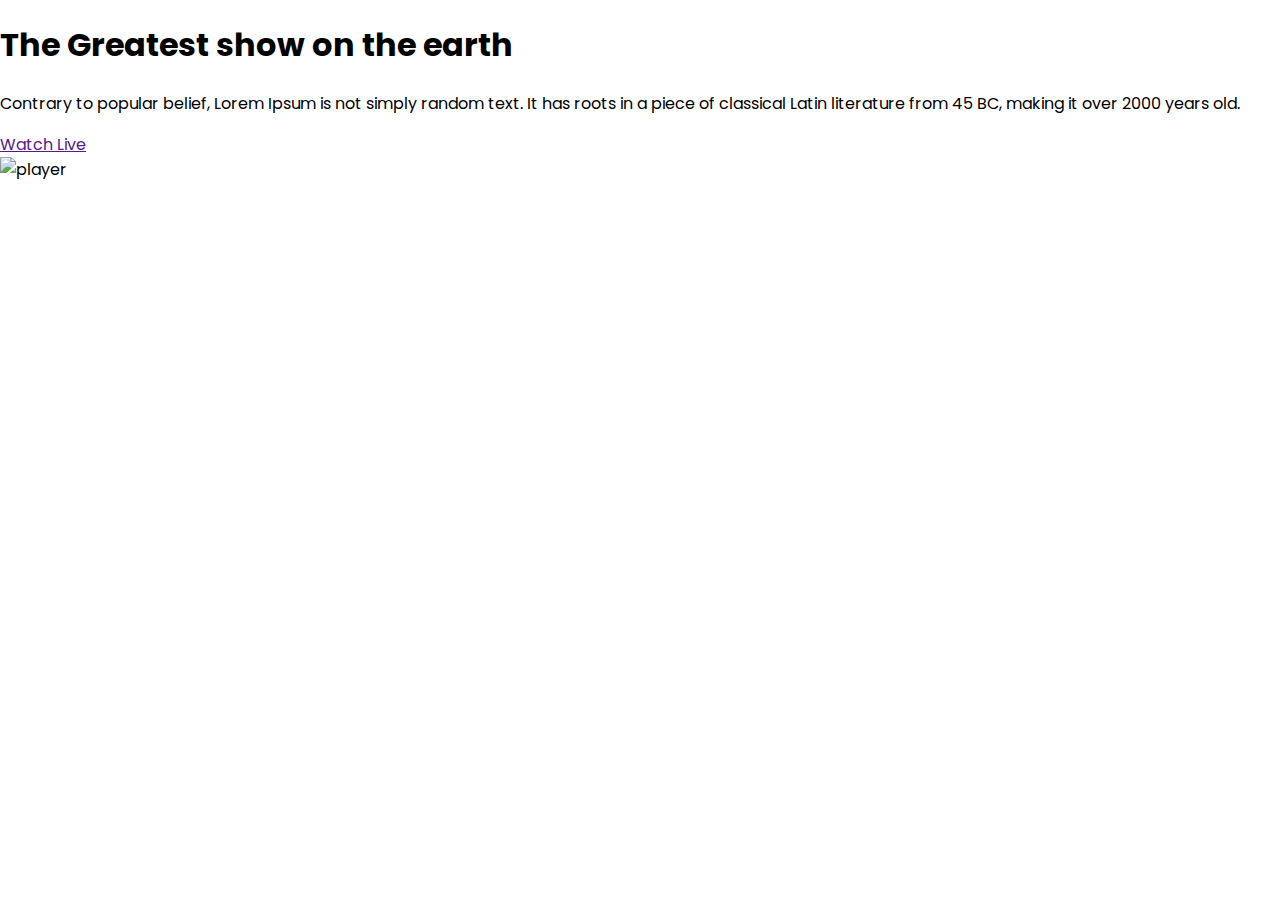
==== index.html @ 02683981 "font and header added" ====
<!DOCTYPE html>
<html lang="en">

<head>
    <meta charset="UTF-8">
    <meta http-equiv="X-UA-Compatible" content="IE=edge">
    <meta name="viewport" content="width=device-width, initial-scale=1.0">
    <title>Football Star</title>
    <script src="https://kit.fontawesome.com/dd8f51540b.js" crossorigin="anonymous"></script>
    <link rel="stylesheet" href="style.css">
</head>
<!-- 
    Header Part
     -->
<header>
    <div class="header half">
        <h1 class="headTitle">
            The Greatest show on the earth
        </h1>
        <p class="header-article">
            Contrary to popular belief,
            Lorem Ipsum is not simply
            random text. It has roots in a piece of classical Latin literature from 45 BC, making it over 2000 years
            old.
        </p>
        <a class="links" href="">Watch Live<i class="fa-solid fa-circle-arrow-right"></i></a>
    </div>
    <div class="header-bannar half">
        <img src="assets/Banr.png" alt="player">
    </div>
</header>

<body>

</body>

</html>
---- style.css ----
@import url('https://fonts.googleapis.com/css2?family=Poppins:wght@500&display=swap');

/* 
commont things */

* {
    font-family: 'Poppins', sans-serif;

}

body {
    margin: 0px;
}
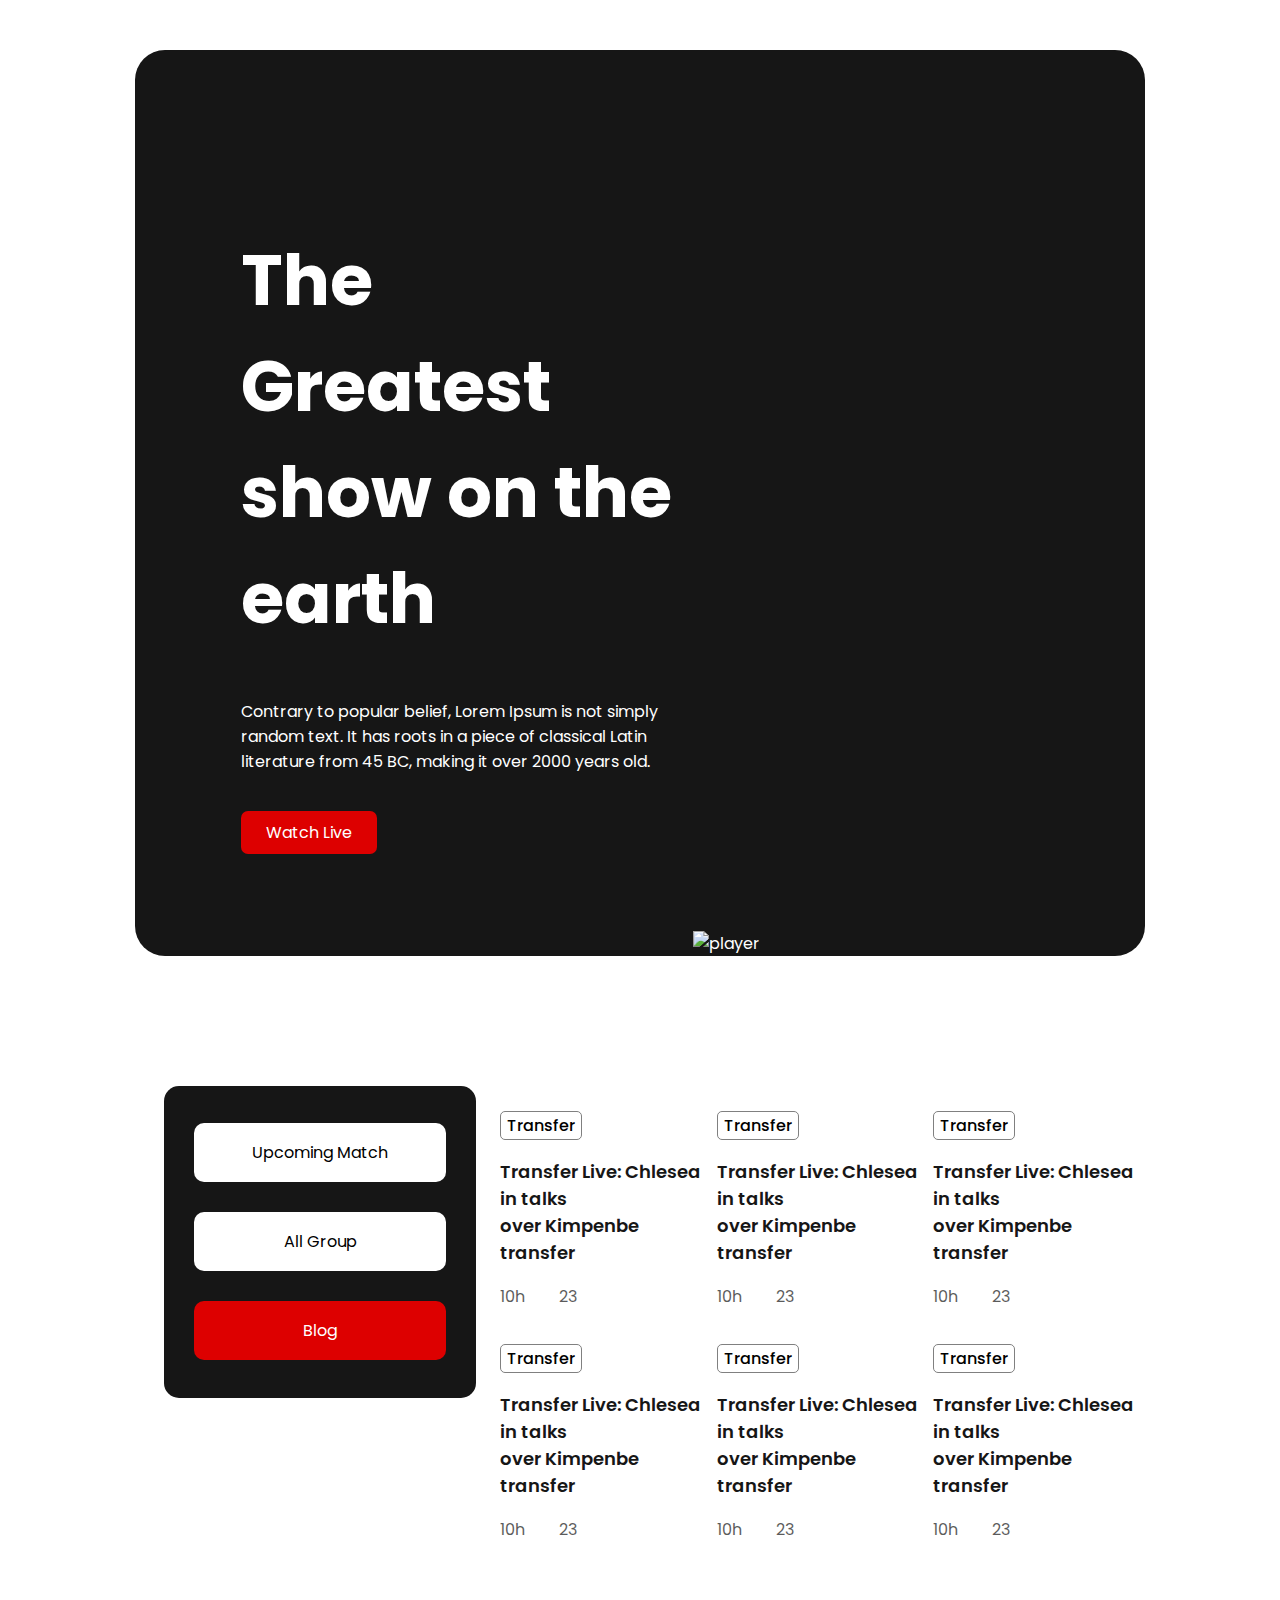
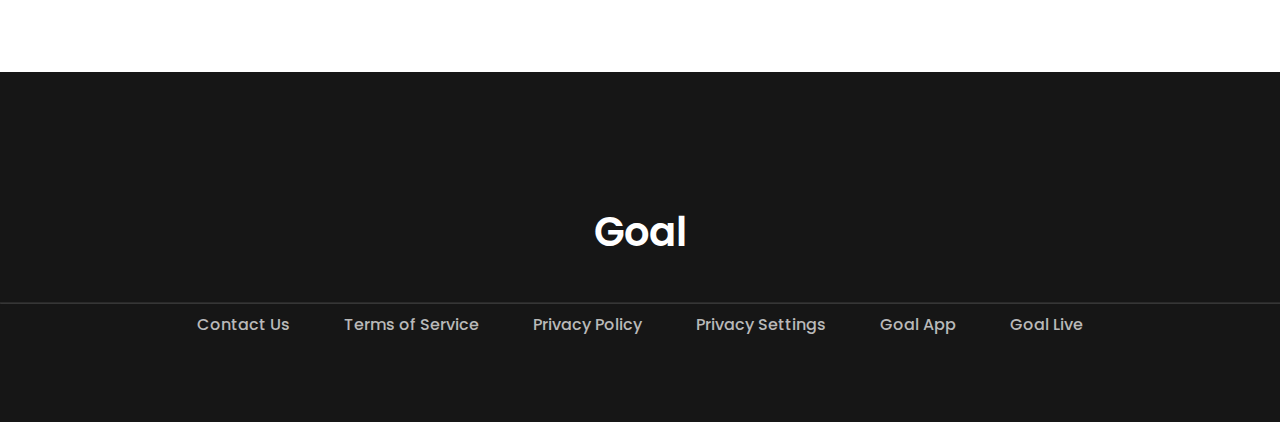
==== commit 727136aa: "upcoming html done" ====
--- a/index.html
+++ b/index.html
@@ -29,9 +29,138 @@
         <img src="assets/Banr.png" alt="player">
     </div>
 </header>
+<main>
+    <div class="container">
+        <div class="options">
+            <div class="button"><a href="upcoming.html">Upcoming Match</a>
 
-<body>
+            </div>
+            <div class="button">
+                <a href="">All Group</a>
+            </div>
+            <div class="button cbutton">
+                <a href="">Blog</a>
+            </div>
+        </div>
+        <div class="contentBox">
+            <div class="content">
+                <div class="Img">
+                    <img src="assets/Blog Image.png" alt="">
+                </div>
+                <div class="card-article">
+                    <button class="content-btn">Transfer</button>
+                    <h3>Transfer Live: Chlesea in talks <br> over Kimpenbe transfer</h3>
+                    <div class="duration">
+                        <i class="fa-regular fa-clock"></i>
+                        <span>10h</span>
+                        <i class="fa-regular fa-comment-dots"></i>
+                        <span>23</span>
+                    </div>
+                </div>
+            </div>
+            <div class="content">
+                <div class="Img">
+                    <img src="assets/Blog Image.png" alt="">
+                </div>
+                <div class="card-article">
+                    <button class="content-btn">Transfer</button>
+                    <h3>Transfer Live: Chlesea in talks <br> over Kimpenbe transfer</h3>
+                    <div class="duration">
+                        <i class="fa-regular fa-clock"></i>
+                        <span>10h</span>
+                        <i class="fa-regular fa-comment-dots"></i>
+                        <span>23</span>
+                    </div>
+                </div>
+            </div>
+            <div class="content">
+                <div class="Img">
+                    <img src="assets/Blog Image.png" alt="">
+                </div>
+                <div class="card-article">
+                    <button class="content-btn">Transfer</button>
+                    <h3>Transfer Live: Chlesea in talks <br> over Kimpenbe transfer</h3>
+                    <div class="duration">
+                        <i class="fa-regular fa-clock"></i>
+                        <span>10h</span>
+                        <i class="fa-regular fa-comment-dots"></i>
+                        <span>23</span>
+                    </div>
+                </div>
+            </div>
+            <div class="content">
+                <div class="Img">
+                    <img src="assets/Blog Image.png" alt="">
+                </div>
+                <div class="card-article">
+                    <button class="content-btn">Transfer</button>
+                    <h3>Transfer Live: Chlesea in talks <br> over Kimpenbe transfer</h3>
+                    <div class="duration">
+                        <i class="fa-regular fa-clock"></i>
+                        <span>10h</span>
+                        <i class="fa-regular fa-comment-dots"></i>
+                        <span>23</span>
+                    </div>
+                </div>
+            </div>
+            <div class="content">
+                <div class="Img">
+                    <img src="assets/Blog Image.png" alt="">
+                </div>
+                <div class="card-article">
+                    <button class="content-btn">Transfer</button>
+                    <h3>Transfer Live: Chlesea in talks <br> over Kimpenbe transfer</h3>
+                    <div class="duration">
+                        <i class="fa-regular fa-clock"></i>
+                        <span>10h</span>
+                        <i class="fa-regular fa-comment-dots"></i>
+                        <span>23</span>
+                    </div>
+                </div>
+            </div>
+            <div class="content">
+                <div class="Img">
+                    <img src="assets/Blog Image.png" alt="">
+                </div>
+                <div class="card-article">
+                    <button class="content-btn">Transfer</button>
+                    <h3>Transfer Live: Chlesea in talks <br> over Kimpenbe transfer</h3>
+                    <div class="duration">
+                        <i class="fa-regular fa-clock"></i>
+                        <span>10h</span>
+                        <i class="fa-regular fa-comment-dots"></i>
+                        <span>23</span>
+                    </div>
+                </div>
+            </div>
+
+
+        </div>
+    </div>
+
+</main>
+<div class="viewall">
+    <a class="links" href="">View All</a>
+</div>
+
 
 </body>
+<footer>
+    <div class="goal">Goal</div>
+    <hr>
+    <div class="footer-links">
+        <a href="">Contact Us</a>
+        <a href="">Terms of Service</a>
+        <a href="">Privacy Policy</a>
+        <a href="">Privacy Settings </a>
+        <a href=""> Goal App </a>
+        <a href=""> Goal Live</a>
+    </div>
+    <div class="media">
+        <a href="https://www.facebook.com/"><i class="fa-brands fa-facebook"></i></a>
+        <a href="https://www.linkedin.com/"> <i class="fa-brands fa-linkedin"></i></a>
+        <a href="https://www.instagram.com/"><i class="fa-brands fa-instagram"></i></a>
+    </div>
+</footer>
 
 </html>--- a/style.css
+++ b/style.css
@@ -9,5 +9,291 @@
 }
 
 body {
-    margin: 0px;
+    margin: 0;
+}
+
+/* Heading with banner */
+header {
+    display: flex;
+    border-radius: 30px;
+    color: #ffffff;
+    padding-top: 20px;
+    margin: 50px 135px;
+    background-color: #161616;
+}
+
+.half {
+    width: 50%;
+}
+
+.header {
+
+    text-align: left;
+    padding-top: 111px;
+    padding-bottom: 111px;
+    padding-left: 106px;
+}
+
+.header-bannar {
+    align-self: flex-end;
+}
+
+.header-bannar img {
+    width: 581px;
+    height: 613px;
+}
+
+.headTitle {
+    font-size: 70px;
+    font-weight: 700;
+}
+
+.header-article {
+    font-size: 16px;
+    font-weight: 400;
+    margin-bottom: 46px;
+}
+
+.links {
+    text-decoration: none;
+    padding: 10px 25px;
+    background-color: #DD0000;
+    color: #ffffff;
+    border-radius: 7px;
+}
+
+/* animation part  */
+@keyframes arrow-anime {
+    0% {
+
+
+        transform: translate(0px, 0px);
+    }
+
+    40% {
+
+
+        transform: translate(3px, 0px);
+
+    }
+
+    70% {
+
+
+        transform: translate(6px, 0px);
+    }
+
+
+    100% {
+
+
+        transform: translate(10px, 0px);
+
+    }
+}
+
+@keyframes back-anime {
+    0% {
+        background-color: rgb(239, 0, 0);
+    }
+
+    50% {
+
+
+        background-color: rgb(12, 56, 229);
+
+
+
+    }
+
+    70% {
+
+
+        background-color: hsl(94, 100%, 50%);
+
+    }
+
+
+    100% {
+
+        background-color: rgb(12, 56, 229);
+
+    }
+}
+
+header .links>i {
+    animation: arrow-anime 1s ease-in 2s infinite normal;
+}
+
+
+header .links {
+    animation: back-anime 3s ease-in 1s infinite normal;
+}
+
+/* -------
+container in the main part 
+--------- */
+.container {
+    display: flex;
+    margin: 130px 140px;
+    justify-content: center;
+
+}
+
+/*----------
+ options 
+ 
+ ---------*/
+.options {
+    width: 312px;
+    height: 312px;
+    background-color: #161616;
+    display: flex;
+    flex-direction: column;
+    justify-content: center;
+    border-radius: 15px;
+    margin: 0px 24px;
+    flex-basis: 312px;
+    flex-grow: 0;
+    flex-shrink: 0;
+
+
+}
+
+.button {
+    padding: 17px 39px;
+
+    background-color: white;
+    margin: 15px 30px;
+    border-radius: 10px;
+    text-align: center;
+}
+
+.button a {
+    text-decoration: none;
+    color: black;
+}
+
+.cbutton {
+    background-color: #DD0000;
+
+}
+
+.cbutton a {
+    color: white;
+}
+
+/* ---contentBox -------*/
+
+.contentBox {
+    display: grid;
+    grid-template-columns: repeat(3, 1fr);
+    grid-gap: 10px;
+}
+
+.content-btn {
+    font-size: 16px;
+    font-weight: 500;
+    border: 1px solid gray;
+    background-color: white;
+    border-radius: 5px;
+}
+
+.card-article h3 {
+    font-size: 18px;
+    font-weight: 600;
+    color: #161616;
+}
+
+.duration {
+    color: #161616;
+    opacity: 70%;
+}
+
+.duration span {
+    padding-right: 30px;
+}
+
+.img-parts {
+    width: 252px;
+    height: 56.18px;
+    display: grid;
+    grid-template-columns: repeat(3, 1fr);
+    align-items: center;
+
+}
+
+
+.img-parts>div>img {
+    width: 93.04px;
+    height: 54.42px;
+}
+
+.vs {
+    width: 20px;
+    margin: 0 auto;
+}
+
+.matchPara {
+    text-align: center;
+}
+
+.Cell {
+    padding: 53px 30px;
+    border: 1px solid #E8E8E8;
+}
+
+.matchPara h4 {
+    font-size: 20px;
+}
+
+.matchPara p {
+    color: #4D4D4D;
+}
+
+.viewall {
+    text-align: center;
+    margin: 90px;
+    display: none;
+}
+
+
+/* footer 
+ */
+footer {
+    background-color: #161616;
+    color: white;
+    margin: 0;
+    text-align: center;
+    padding-top: 130px;
+}
+
+.goal {
+    margin-bottom: 40px;
+    font-size: 40px;
+    font-weight: 600;
+}
+
+footer hr {
+
+    width: 1310px;
+    opacity: 15%;
+
+}
+
+
+
+.footer-links a,
+.media a {
+    text-decoration: none;
+    color: #B9B9B9;
+    font-size: 16px;
+    padding: 0px 25px;
+    font-weight: 500;
+}
+
+.media,
+.footer-links {
+
+    padding-bottom: 30px;
 }